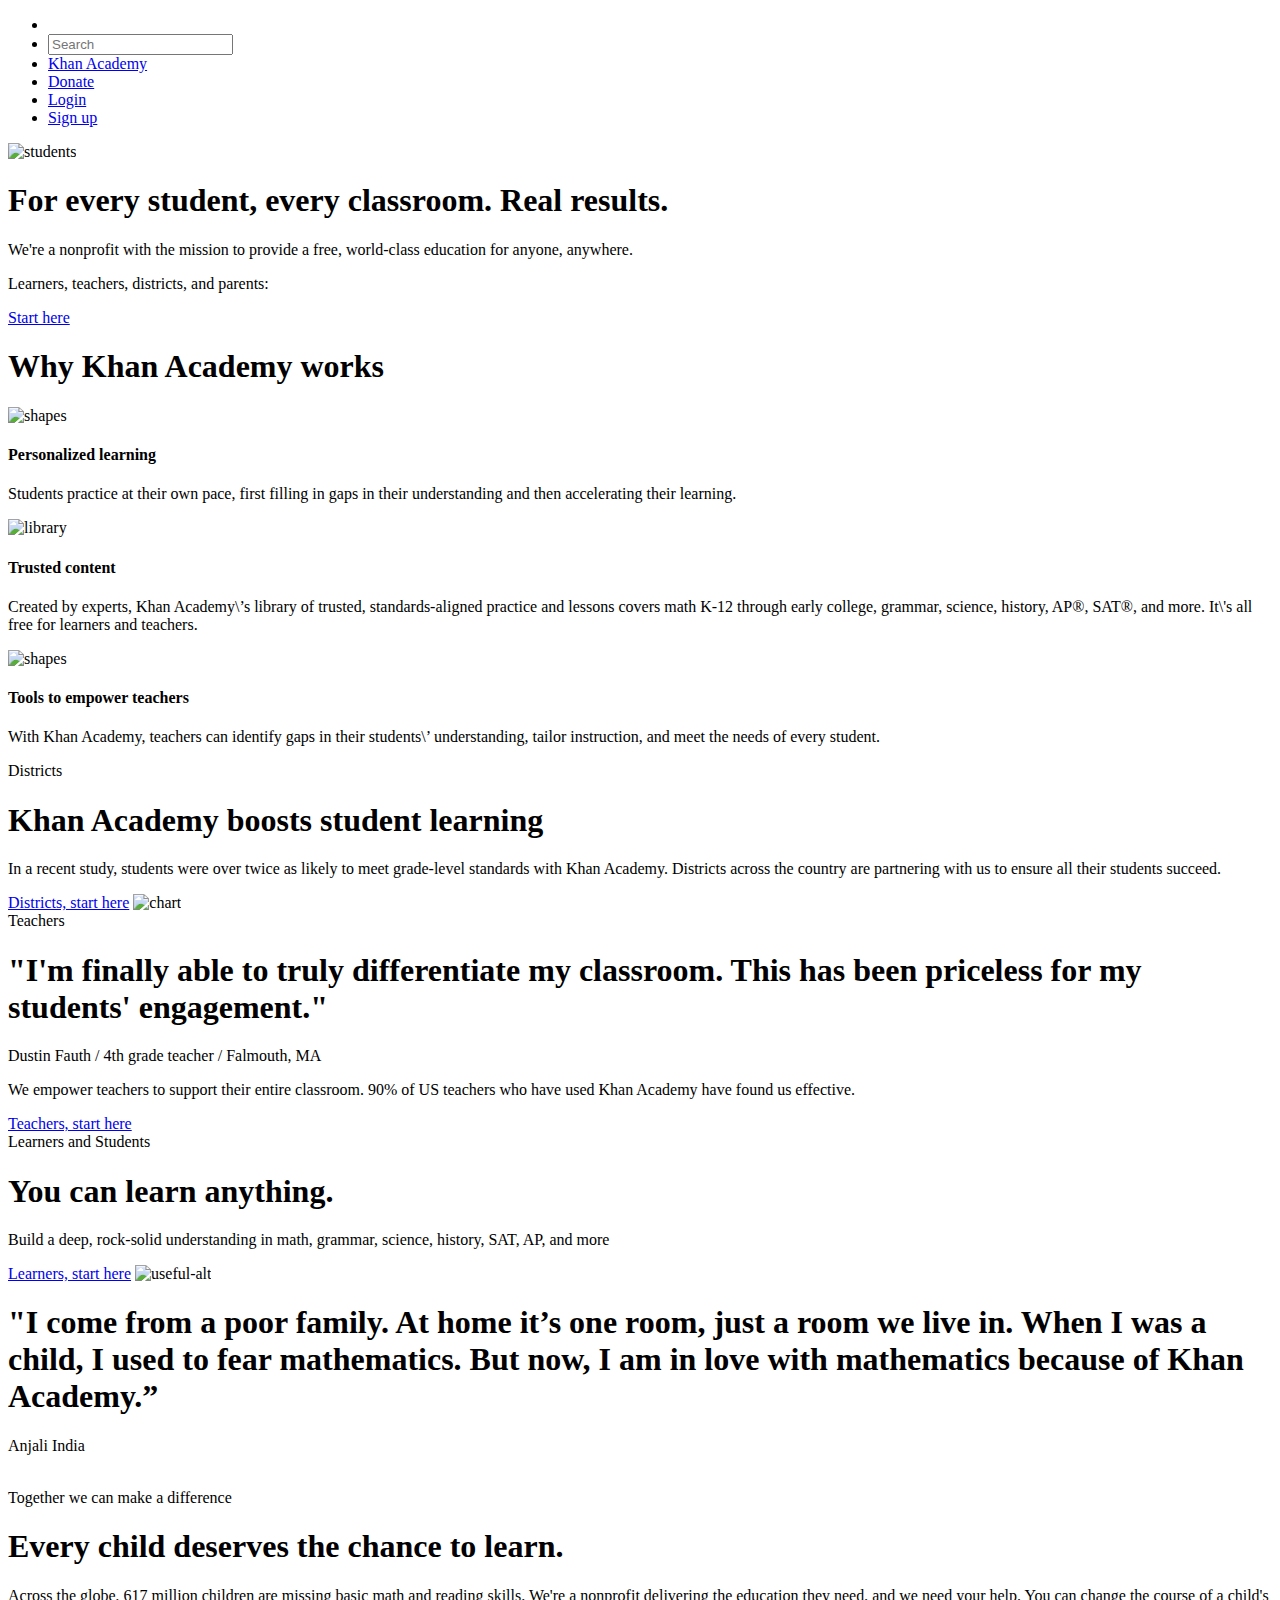
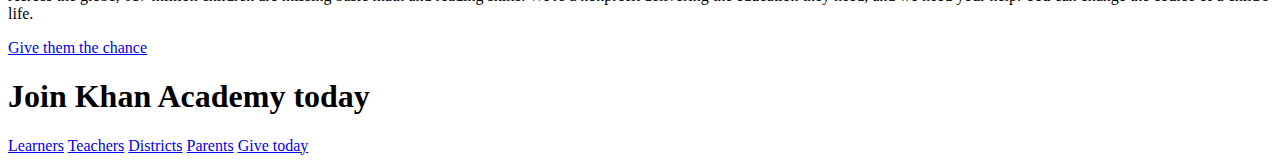
==== khan-techcrunch/khan/index.html @ d31f8f52 "finish khan academy and tech crunch html practice" ====
<!DOCTYPE html>
<html>
<head>
  <link rel="stylesheet" href="./style.css">
</head>
<body>
  <nav>
    <ul>
      <li><a href="#"></a></li>
      <li><input type="search" placeholder="Search"></li>
      <li><a href="#">Khan Academy</a></li>
      <li><a href="#">Donate</a></li>
      <li><a href="#">Login</a></li>
      <li><a href="#">Sign up</a></li>
    </ul>
  </nav>
  <section>
    <img src="" alt="students">
    <h1>For every student, every classroom. Real results.</h1>
    <p>We're a nonprofit with the mission to provide a free, world-class education for anyone, anywhere.</p>
    <p>Learners, teachers, districts, and parents:</p>
    <a href="#">Start here</a>
  </section>
  <section>
    <h1>Why Khan Academy works</h1>
    <div>
      <img src="" alt="shapes">
      <h4>Personalized learning</h4>
      <p>Students practice at their own pace, first filling in gaps in their understanding and then accelerating their learning.</p>
    </div>
    <div>
      <img src="" alt="library">
      <h4>Trusted content</h4>
      <p>Created by experts, Khan Academy\’s library of trusted, standards-aligned practice and lessons covers math K-12 through early college, grammar, science, history, AP®, SAT®, and more. It\'s all free for learners and teachers.</p>
    </div>
    <div>
      <img src="" alt="shapes">
      <h4>Tools to empower teachers</h4>
      <p>With Khan Academy, teachers can identify gaps in their students\’ understanding, tailor instruction, and meet the needs of every student.</p>
    </div>
  </section>
  <section>
    <span>Districts</span>
    <h1>Khan Academy boosts student learning</h1>
    <p>In a recent study, students were over twice as likely to meet grade-level standards with Khan Academy. Districts across the country are partnering with us to ensure all their students succeed.</p>
    <a href="#">Districts, start here</a>
    <img src="#" alt="chart">
  </section>
  <section>
    <span>Teachers</span>
    <h1>"I'm finally able to truly differentiate my classroom. This has been priceless for my students' engagement."</h1>
    <p>Dustin Fauth / 4th grade teacher / Falmouth, MA</p>
    <p>We empower teachers to support their entire classroom. 90% of US teachers who have used Khan Academy have found us effective.</p>
    <a href="#">Teachers, start here</a>
  </section>
  <section>
    <span>Learners and Students</span>
    <h1>You can learn anything.</h1>
    <p>Build a deep, rock-solid understanding in math, grammar, science, history, SAT, AP, and more</p>
    <a href="#">Learners, start here</a>
    <img src="#" alt="useful-alt">
  </section>
  <section>
    <h1>"I come from a poor family. At home it’s one room, just a room we live in. When I was a child, I used to fear mathematics. But now, I am in love with mathematics because of Khan Academy.”</h1>
    <span>Anjali</span>
    <span>India</span>
    <img src="#" alt="">
  </section>
  <section>
    <img src="#" alt="">
    <p>Together we can make a difference</p>
    <h1>Every child deserves the chance to learn.</h1>
    <p>Across the globe, 617 million children are missing basic math and reading skills. We're a nonprofit delivering the education they need, and we need your help. You can change the course of a child's life.</p>
    <a href="#">Give them the chance</a>
  </section>
  <section>
    <h1>Join Khan Academy today</h1>
    <a href="#">Learners</a>
    <a href="#">Teachers</a>
    <a href="#">Districts</a>
    <a href="#">Parents</a>
    <a href="#">Give today</a>
  </section>
</body>
</html>
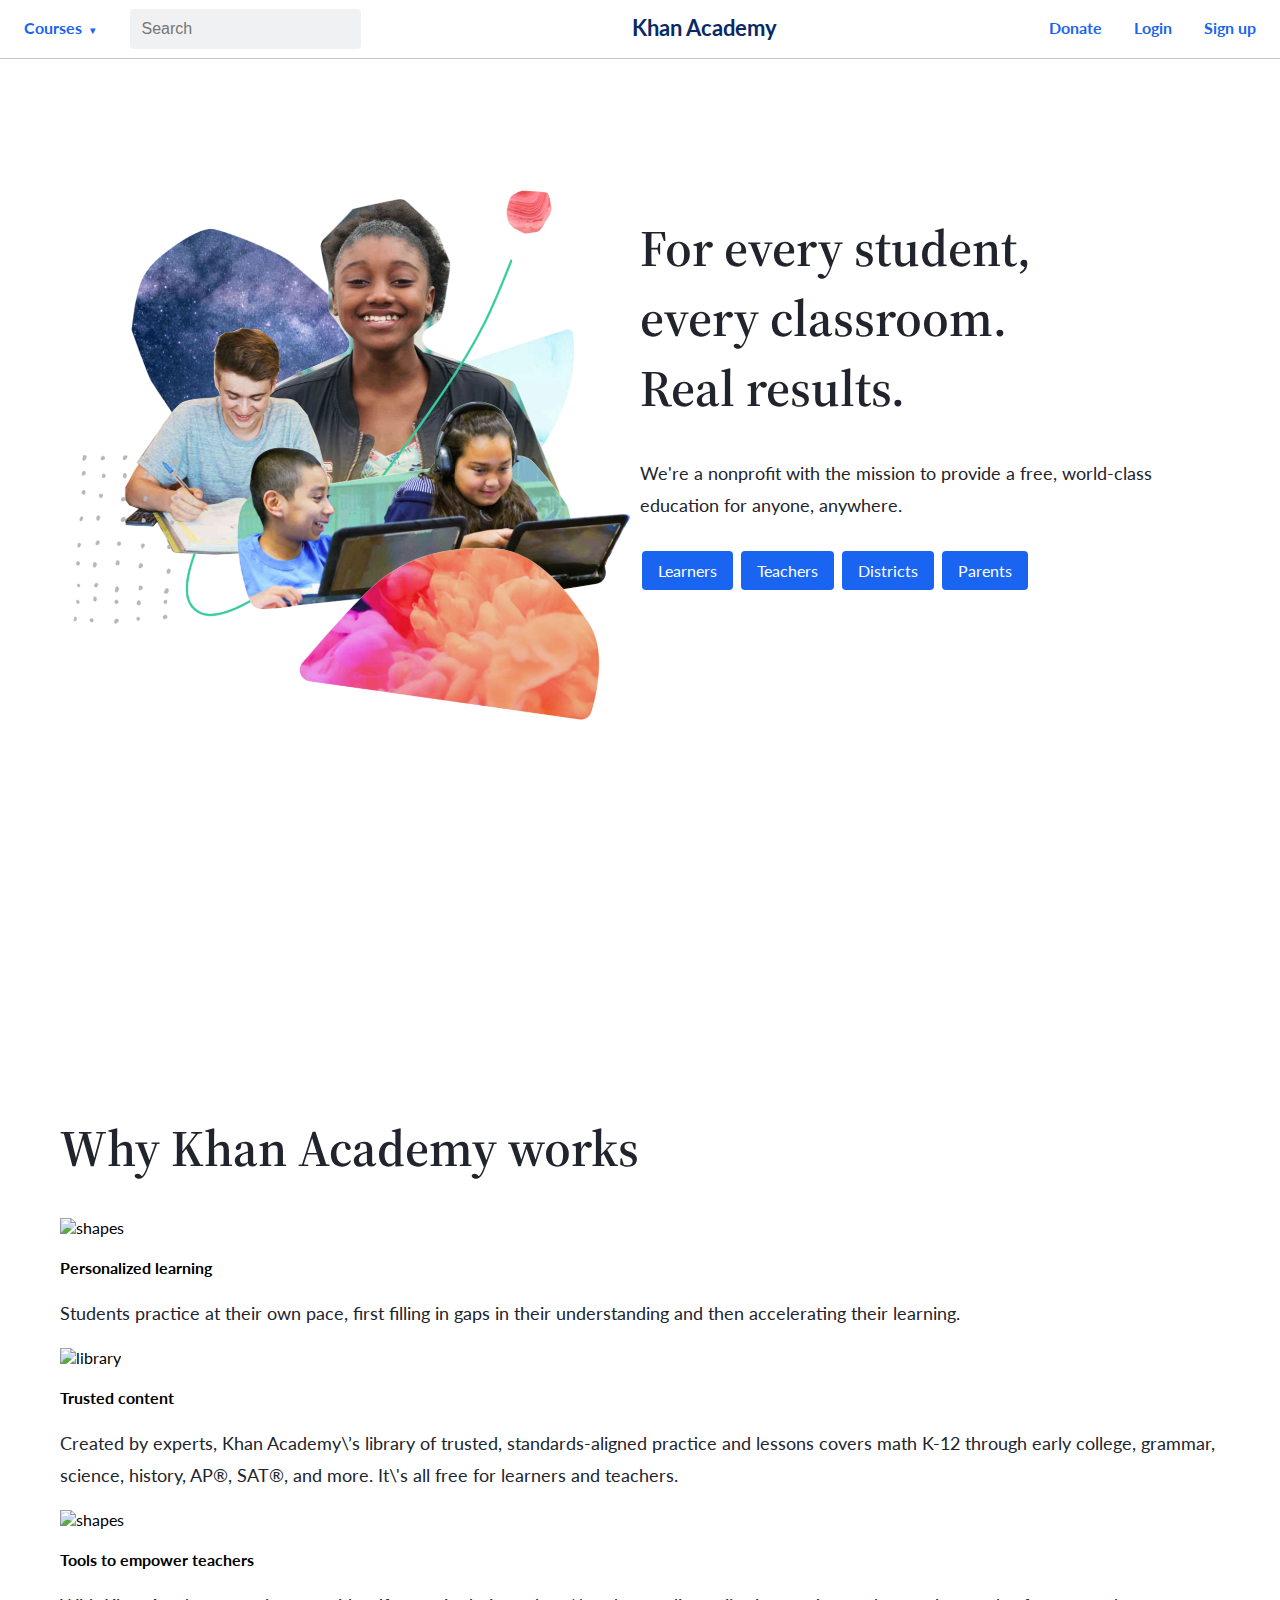
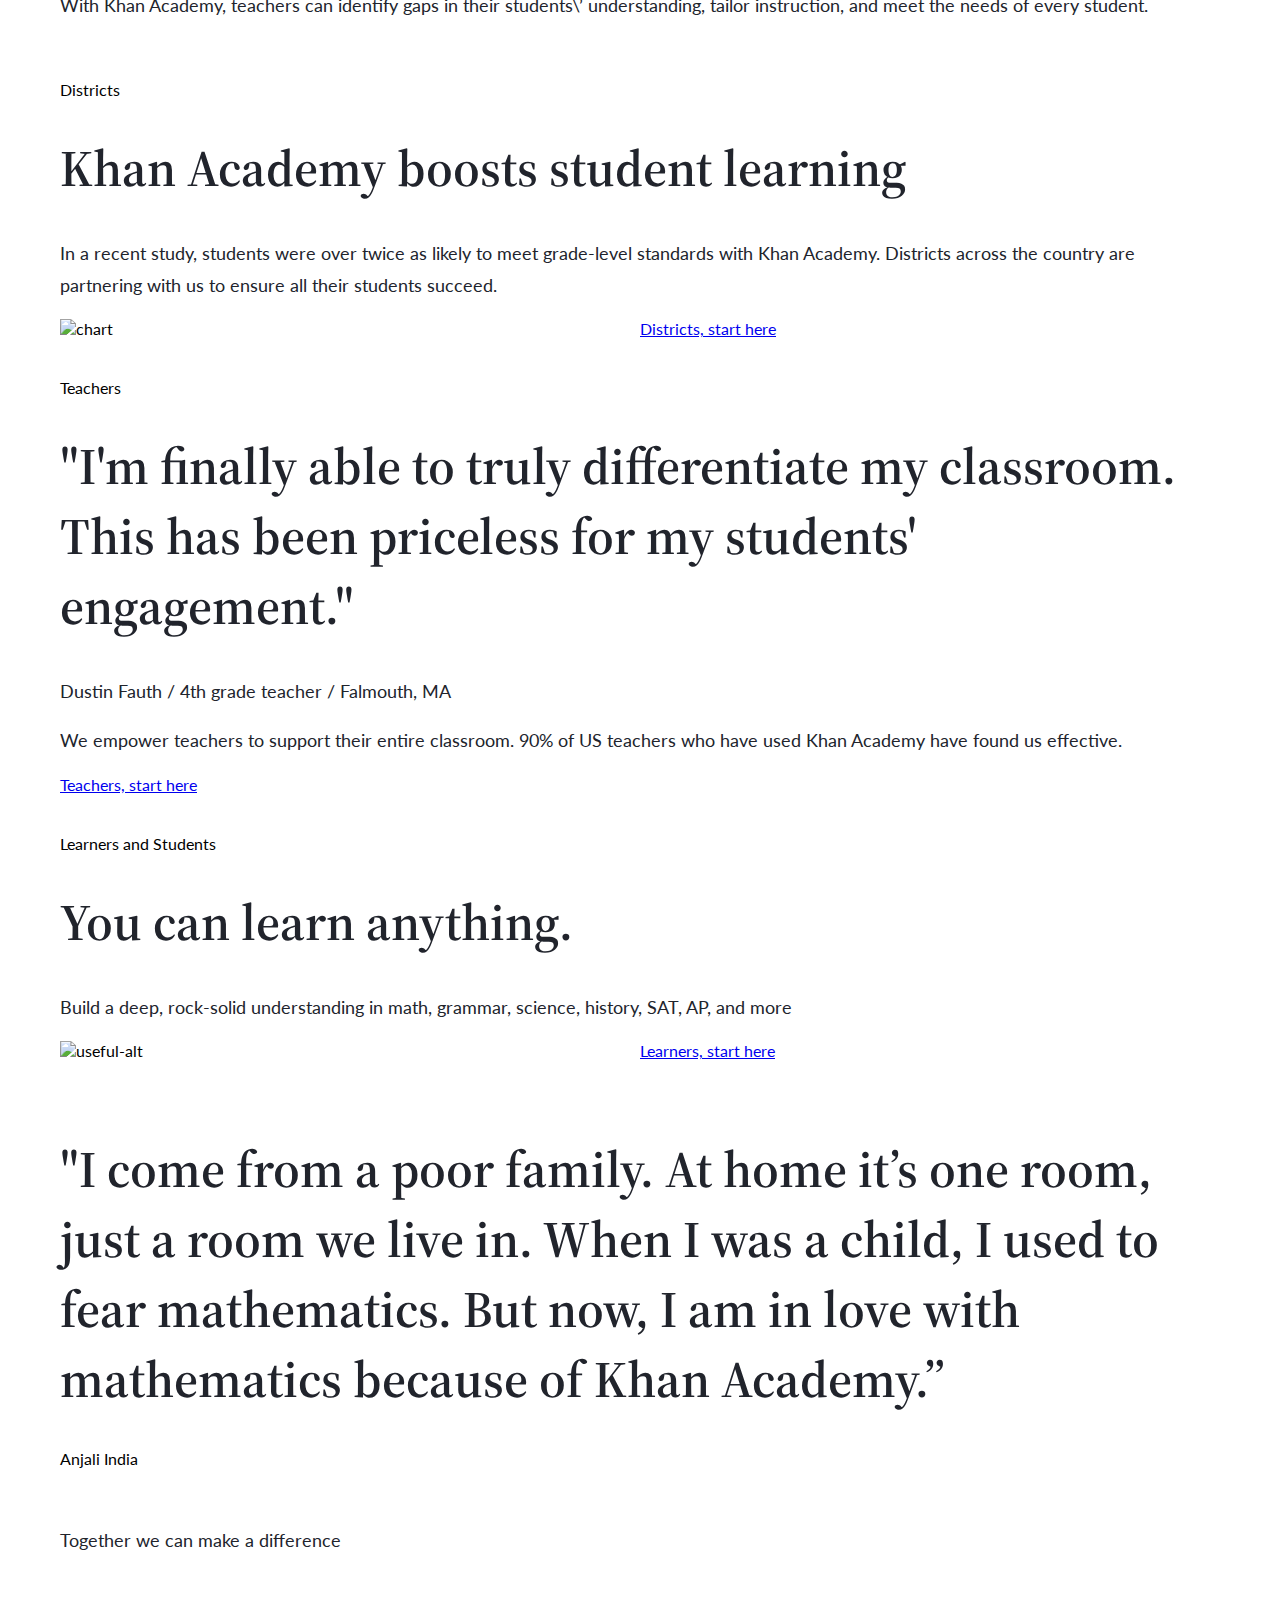
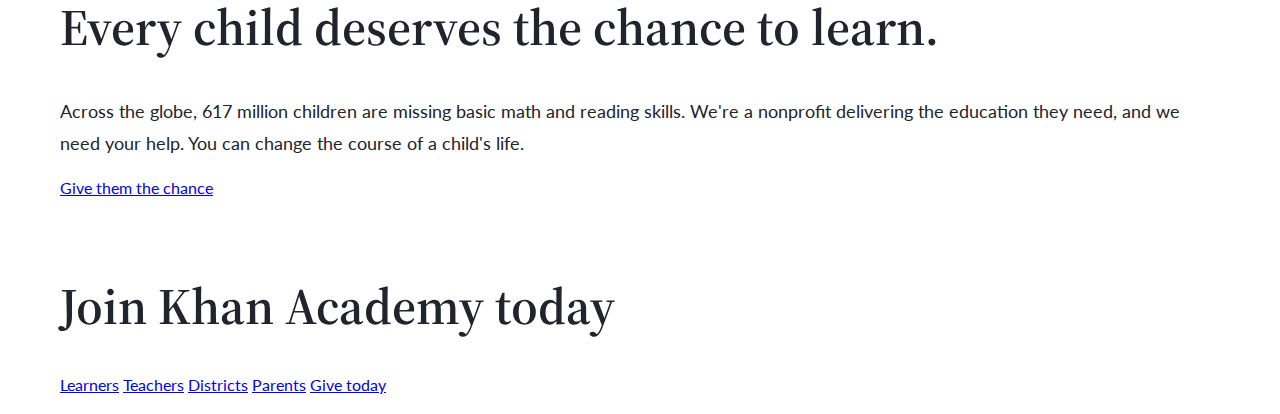
==== commit cadb73a8: "continue khan academy intentional bad css floats only" ====
--- a/khan-techcrunch/khan/index.html
+++ b/khan-techcrunch/khan/index.html
@@ -1,26 +1,37 @@
 <!DOCTYPE html>
 <html>
 <head>
+  <link rel="preconnect" href="https://fonts.googleapis.com">
+  <link rel="preconnect" href="https://fonts.gstatic.com" crossorigin>
+  <link href="https://fonts.googleapis.com/css2?family=Lato:wght@400;700&family=Source+Serif+Pro:wght@400;600&display=swap" rel="stylesheet">
+
   <link rel="stylesheet" href="./style.css">
 </head>
 <body>
   <nav>
     <ul>
-      <li><a href="#"></a></li>
-      <li><input type="search" placeholder="Search"></li>
+      <li><a href="#">Courses<span>&#9660;</span></a></li>
+      <li><form><input type="search" placeholder="Search"></form></li>
       <li><a href="#">Khan Academy</a></li>
+      <li><a href="#">Sign up</a></li>
+      <li><a href="#">Login</a></li>
       <li><a href="#">Donate</a></li>
-      <li><a href="#">Login</a></li>
-      <li><a href="#">Sign up</a></li>
     </ul>
   </nav>
-  <section>
-    <img src="" alt="students">
-    <h1>For every student, every classroom. Real results.</h1>
-    <p>We're a nonprofit with the mission to provide a free, world-class education for anyone, anywhere.</p>
-    <p>Learners, teachers, districts, and parents:</p>
-    <a href="#">Start here</a>
-  </section>
+  <main>
+    <section>
+      <img src="./assets/khan-students.png" alt="students">
+      <h1>
+        <span>For every student,</span> <span>every classroom.</span>
+        <span>Real results.</span>
+      </h1>
+      <p>We're a nonprofit with the mission to provide a free, world-class education for anyone, anywhere.</p>
+      <a href="#" class="btn">Learners</a>
+      <a href="#" class="btn">Teachers</a>
+      <a href="#" class="btn">Districts</a>
+      <a href="#" class="btn">Parents</a>
+    </section>
+  </main>
   <section>
     <h1>Why Khan Academy works</h1>
     <div>
--- a/khan-techcrunch/khan/style.css
+++ b/khan-techcrunch/khan/style.css
@@ -0,0 +1,113 @@
+* {
+  box-sizing: border-box;
+}
+
+html {
+  font-size: 10px;
+}
+
+body {
+  font-family: "Lato", "Helvetica", sans-serif;
+  font-size: 1.6rem;
+  margin: 0;
+}
+
+nav {
+  max-width: 100%;
+  border-bottom: 1px solid rgb(197, 197, 197);
+  padding: 2px 0;
+  font-weight: 700;
+}
+
+ul {
+  max-width: 100%;
+  margin: 0 auto;
+  list-style: none;
+  text-align: center;
+  padding: 0 8px;
+}
+
+li {
+  display: inline-block;
+  padding: 6px 16px;
+  line-height: 40px;
+}
+
+li:nth-child(4), li:nth-child(5), li:nth-child(6) {
+  float: right;
+}
+
+ul > li:nth-child(3) > a {
+  padding: 0 auto;
+  color: #092a66;
+  font-size: 1.4em;
+}
+
+li:first-child, li:nth-child(2) {
+  float: left;
+}
+
+ul > li input {
+  height: 40px;
+  background-color: #f0f1f2;
+  border: none;
+  border-radius: 4px;
+  padding: 0 12px;
+  color: #1965f2;
+  font-size: 1.6rem;
+}
+
+ul > li > a {
+  color: #1965f2;
+  text-decoration: none;
+}
+
+ul > li > a > span {
+  font-size: 0.6em;
+  padding-left: 6px;
+}
+
+section {
+  padding: 20px 60px;
+}
+
+section > img {
+  float: left;
+  width: 50%;
+}
+
+h1 {
+  color: #21242c;
+  font-size: 3.2em;
+  font-weight: 600;
+  font-family: 'Source Serif Pro', 'Noto Serif', serif;
+}
+
+h1 > span {
+  display: block;
+}
+
+main {
+  margin-top: 100px;
+  height: 100vh;
+}
+
+main a.btn {
+  margin: 12px 2px;
+}
+
+a.btn {
+  display: inline-block;
+  background-color: #1965f2;
+  color: #FFF;
+  text-decoration: none;
+  padding: 10px 16px;
+  border-radius: 4px;
+}
+
+p {
+  font-size: 1.1em;
+  font-weight: 400;
+  color: #21242c;
+  line-height: 32px;
+}
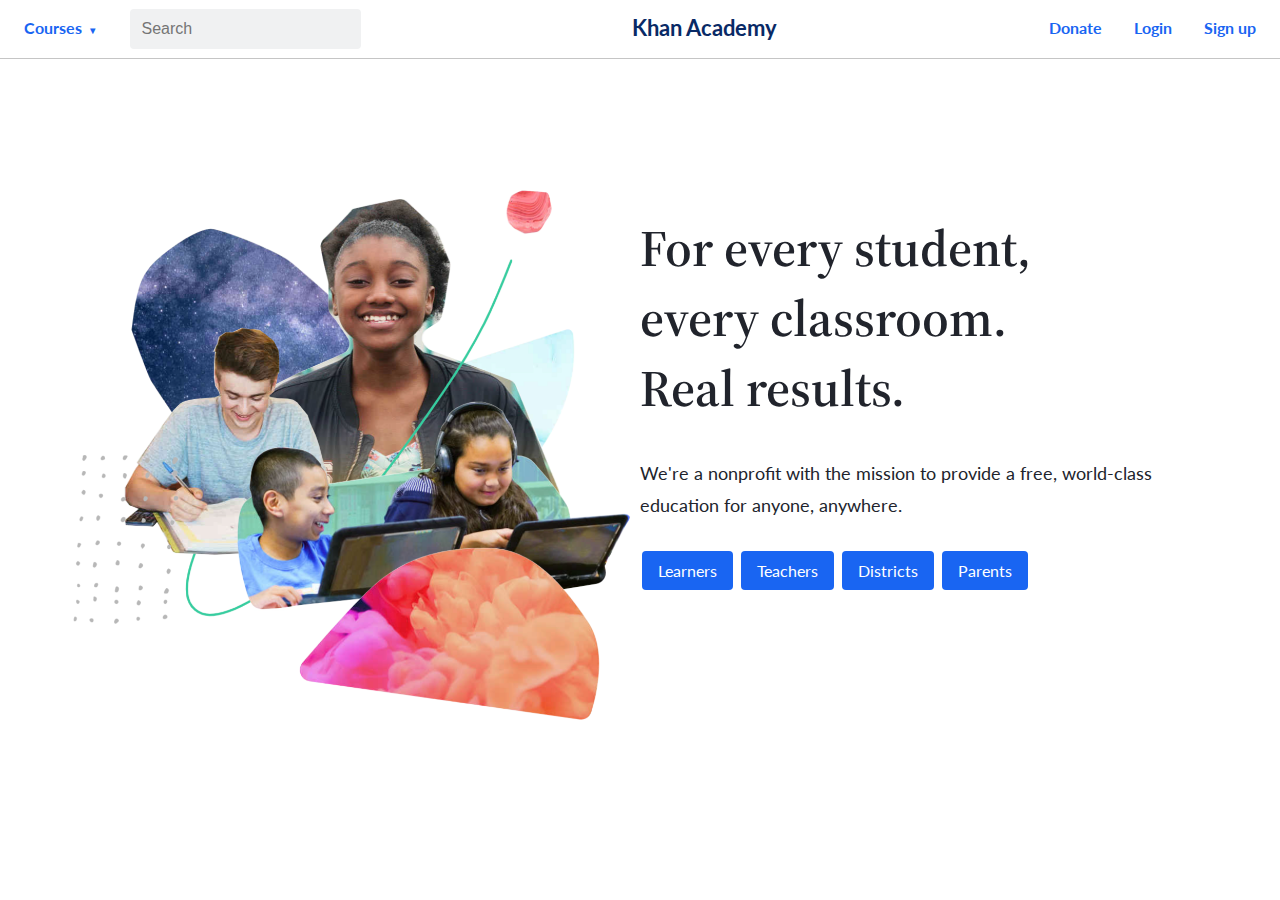
==== commit fef79ff0: "remove excess content, adjust main height to reference photo" ====
--- a/khan-techcrunch/khan/index.html
+++ b/khan-techcrunch/khan/index.html
@@ -32,65 +32,5 @@
       <a href="#" class="btn">Parents</a>
     </section>
   </main>
-  <section>
-    <h1>Why Khan Academy works</h1>
-    <div>
-      <img src="" alt="shapes">
-      <h4>Personalized learning</h4>
-      <p>Students practice at their own pace, first filling in gaps in their understanding and then accelerating their learning.</p>
-    </div>
-    <div>
-      <img src="" alt="library">
-      <h4>Trusted content</h4>
-      <p>Created by experts, Khan Academy\’s library of trusted, standards-aligned practice and lessons covers math K-12 through early college, grammar, science, history, AP®, SAT®, and more. It\'s all free for learners and teachers.</p>
-    </div>
-    <div>
-      <img src="" alt="shapes">
-      <h4>Tools to empower teachers</h4>
-      <p>With Khan Academy, teachers can identify gaps in their students\’ understanding, tailor instruction, and meet the needs of every student.</p>
-    </div>
-  </section>
-  <section>
-    <span>Districts</span>
-    <h1>Khan Academy boosts student learning</h1>
-    <p>In a recent study, students were over twice as likely to meet grade-level standards with Khan Academy. Districts across the country are partnering with us to ensure all their students succeed.</p>
-    <a href="#">Districts, start here</a>
-    <img src="#" alt="chart">
-  </section>
-  <section>
-    <span>Teachers</span>
-    <h1>"I'm finally able to truly differentiate my classroom. This has been priceless for my students' engagement."</h1>
-    <p>Dustin Fauth / 4th grade teacher / Falmouth, MA</p>
-    <p>We empower teachers to support their entire classroom. 90% of US teachers who have used Khan Academy have found us effective.</p>
-    <a href="#">Teachers, start here</a>
-  </section>
-  <section>
-    <span>Learners and Students</span>
-    <h1>You can learn anything.</h1>
-    <p>Build a deep, rock-solid understanding in math, grammar, science, history, SAT, AP, and more</p>
-    <a href="#">Learners, start here</a>
-    <img src="#" alt="useful-alt">
-  </section>
-  <section>
-    <h1>"I come from a poor family. At home it’s one room, just a room we live in. When I was a child, I used to fear mathematics. But now, I am in love with mathematics because of Khan Academy.”</h1>
-    <span>Anjali</span>
-    <span>India</span>
-    <img src="#" alt="">
-  </section>
-  <section>
-    <img src="#" alt="">
-    <p>Together we can make a difference</p>
-    <h1>Every child deserves the chance to learn.</h1>
-    <p>Across the globe, 617 million children are missing basic math and reading skills. We're a nonprofit delivering the education they need, and we need your help. You can change the course of a child's life.</p>
-    <a href="#">Give them the chance</a>
-  </section>
-  <section>
-    <h1>Join Khan Academy today</h1>
-    <a href="#">Learners</a>
-    <a href="#">Teachers</a>
-    <a href="#">Districts</a>
-    <a href="#">Parents</a>
-    <a href="#">Give today</a>
-  </section>
 </body>
 </html>
--- a/khan-techcrunch/khan/style.css
+++ b/khan-techcrunch/khan/style.css
@@ -17,6 +17,11 @@
   border-bottom: 1px solid rgb(197, 197, 197);
   padding: 2px 0;
   font-weight: 700;
+}
+
+main {
+  margin-top: 100px;
+  height: calc(100vh - 160px);
 }
 
 ul {
@@ -87,10 +92,6 @@
   display: block;
 }
 
-main {
-  margin-top: 100px;
-  height: 100vh;
-}
 
 main a.btn {
   margin: 12px 2px;
